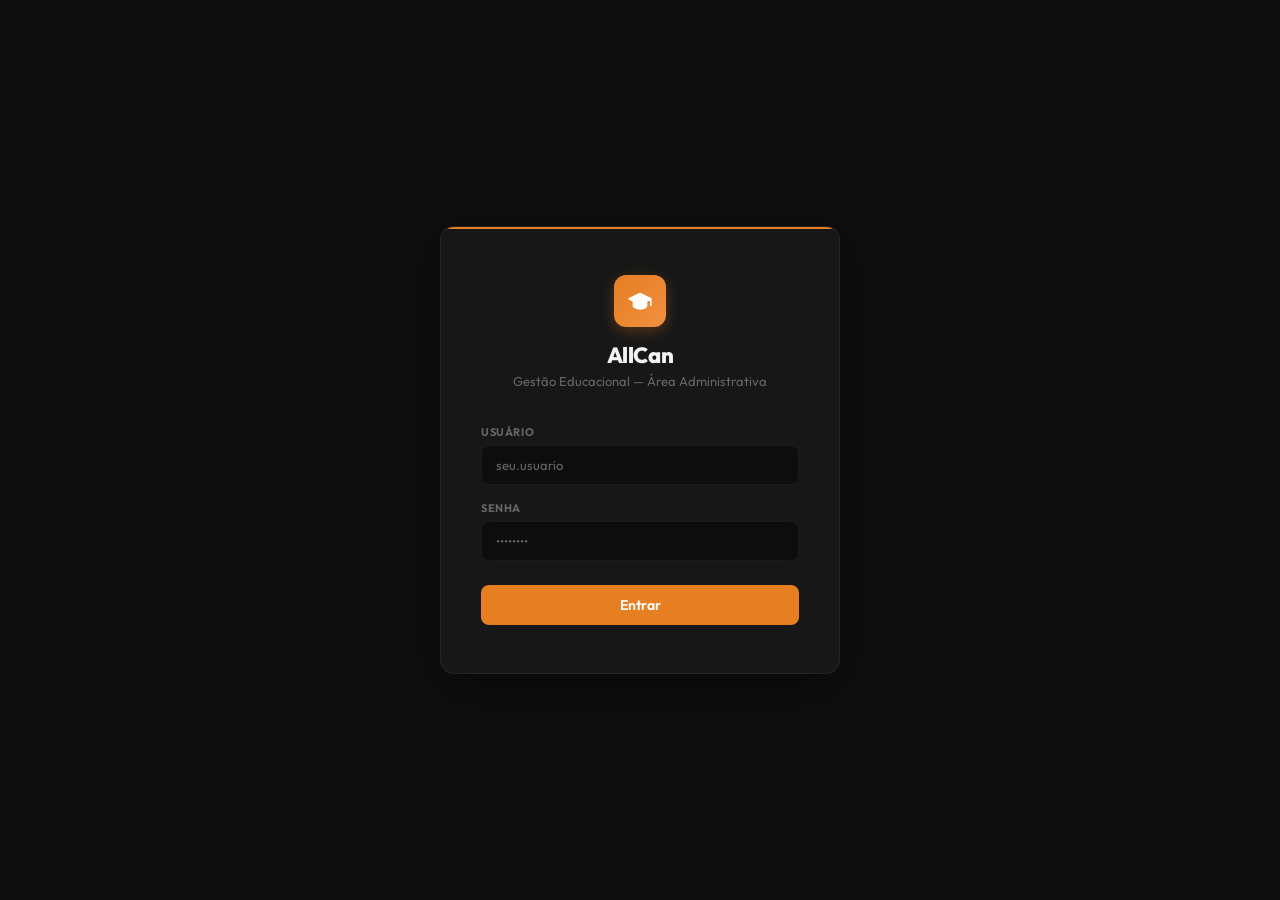
==== login.html @ a2935716 "Subindo login" ====
<!DOCTYPE html>
<html lang="pt-BR">

<head>
    <meta charset="UTF-8" />
    <meta name="viewport" content="width=device-width, initial-scale=1.0" />
    <title>AllCan — Login</title>
    <link rel="preconnect" href="https://fonts.googleapis.com">
    <link href="https://fonts.googleapis.com/css2?family=Outfit:wght@300;400;500;600;700;800&display=swap"
        rel="stylesheet">
    <style>
        *,
        *::before,
        *::after {
            margin: 0;
            padding: 0;
            box-sizing: border-box;
        }

        body {
            font-family: 'Outfit', -apple-system, BlinkMacSystemFont, sans-serif;
            background: #0e0e0e;
            color: #f2f2f2;
            min-height: 100vh;
            display: flex;
            align-items: center;
            justify-content: center;
        }

        .login-card {
            background: rgba(24, 24, 24, 0.92);
            border: 1px solid rgba(255, 255, 255, 0.06);
            border-radius: 14px;
            padding: 48px 40px;
            width: 100%;
            max-width: 400px;
            box-shadow: 0 12px 48px rgba(0, 0, 0, 0.4);
            position: relative;
            overflow: hidden;
        }

        .login-card::before {
            content: '';
            position: absolute;
            top: 0;
            left: 0;
            right: 0;
            height: 2px;
            background: #e67e22;
        }

        .login-logo {
            text-align: center;
            margin-bottom: 36px;
        }

        .logo-icon {
            width: 52px;
            height: 52px;
            background: linear-gradient(135deg, #e67e22, #f09040);
            border-radius: 12px;
            display: flex;
            align-items: center;
            justify-content: center;
            margin: 0 auto 14px;
            box-shadow: 0 4px 14px rgba(230, 126, 34, 0.3);
        }

        .login-logo h1 {
            font-size: 22px;
            font-weight: 800;
            letter-spacing: -0.4px;
            margin-bottom: 4px;
        }

        .login-logo p {
            color: #666666;
            font-size: 13px;
            font-weight: 400;
        }

        .form-group {
            margin-bottom: 16px;
        }

        label {
            display: block;
            color: #666666;
            font-size: 11px;
            font-weight: 700;
            text-transform: uppercase;
            letter-spacing: 0.6px;
            margin-bottom: 6px;
        }

        input {
            width: 100%;
            padding: 10px 14px;
            background: rgba(12, 12, 12, 0.85);
            border: 1px solid rgba(255, 255, 255, 0.06);
            border-radius: 8px;
            color: #f2f2f2;
            font-family: 'Outfit', sans-serif;
            font-size: 14px;
            transition: all 0.25s cubic-bezier(0.22, 1, 0.36, 1);
            outline: none;
        }

        input:focus {
            border-color: rgba(230, 126, 34, 0.45);
            box-shadow: 0 0 0 2px rgba(230, 126, 34, 0.15);
        }

        input::placeholder {
            color: #666666;
            font-size: 13px;
        }

        .login-btn {
            width: 100%;
            padding: 11px;
            background: #e67e22;
            color: #fff;
            border: none;
            border-radius: 8px;
            font-family: 'Outfit', sans-serif;
            font-size: 14px;
            font-weight: 600;
            cursor: pointer;
            transition: all 0.25s cubic-bezier(0.22, 1, 0.36, 1);
            margin-top: 8px;
        }

        .login-btn:hover {
            background: #f09040;
            transform: translateY(-1px);
            box-shadow: 0 4px 14px rgba(230, 126, 34, 0.3);
        }

        .login-btn:disabled {
            opacity: 0.6;
            cursor: not-allowed;
            transform: none;
        }

        .error-box {
            background: rgba(239, 68, 68, 0.1);
            border: 1px solid rgba(239, 68, 68, 0.2);
            color: #ef4444;
            padding: 10px 14px;
            border-radius: 8px;
            font-size: 13px;
            margin-bottom: 16px;
            display: none;
        }

        .error-box.show {
            display: block;
        }

        .spinner {
            display: inline-block;
            width: 14px;
            height: 14px;
            border: 2px solid rgba(255, 255, 255, 0.3);
            border-top-color: #fff;
            border-radius: 50%;
            animation: spin 0.6s linear infinite;
            vertical-align: middle;
            margin-right: 6px;
        }

        @keyframes spin {
            to {
                transform: rotate(360deg);
            }
        }
    </style>
</head>

<body>
    <div class="login-card">
        <div class="login-logo">
            <div class="logo-icon">
                <svg width="26" height="26" viewBox="0 0 24 24" fill="white" stroke="white" stroke-width="1.5"
                    stroke-linecap="round" stroke-linejoin="round">
                    <path d="M22 10v6M2 10l10-5 10 5-10 5z" />
                    <path d="M6 12v5c3 3 10 3 12 0v-5" />
                </svg>
            </div>
            <h1>AllCan</h1>
            <p>Gestão Educacional — Área Administrativa</p>
        </div>

        <div class="error-box" id="error-box"></div>

        <form id="login-form">
            <div class="form-group">
                <label for="login-input">Usuário</label>
                <input type="text" id="login-input" placeholder="seu.usuario" autocomplete="username" required />
            </div>
            <div class="form-group">
                <label for="senha-input">Senha</label>
                <input type="password" id="senha-input" placeholder="••••••••" autocomplete="current-password"
                    required />
            </div>
            <button type="submit" class="login-btn" id="login-btn">Entrar</button>
        </form>
    </div>

    <script>
        const API_BASE = 'https://allcanservicos.com.br';

        if (localStorage.getItem('auth_token')) {
            window.location.href = 'index.html';
        }

        document.getElementById('login-form').addEventListener('submit', async function (e) {
            e.preventDefault();
            const btn = document.getElementById('login-btn');
            const errorEl = document.getElementById('error-box');
            errorEl.classList.remove('show');

            btn.innerHTML = '<span class="spinner"></span> Entrando...';
            btn.disabled = true;

            try {
                const res = await fetch(API_BASE + '/auth/login', {
                    method: 'POST',
                    headers: { 'Content-Type': 'application/json' },
                    body: JSON.stringify({
                        login: document.getElementById('login-input').value.trim(),
                        senha: document.getElementById('senha-input').value,
                    }),
                });

                if (!res.ok) throw new Error('Usuário ou senha incorretos.');

                const data = await res.json();
                localStorage.setItem('auth_token', data.token);
                localStorage.setItem('auth_nome', data.nome);
                window.location.href = 'index.html';

            } catch (err) {
                errorEl.textContent = err.message;
                errorEl.classList.add('show');
            } finally {
                btn.innerHTML = 'Entrar';
                btn.disabled = false;
            }
        });
    </script>
</body>

</html>
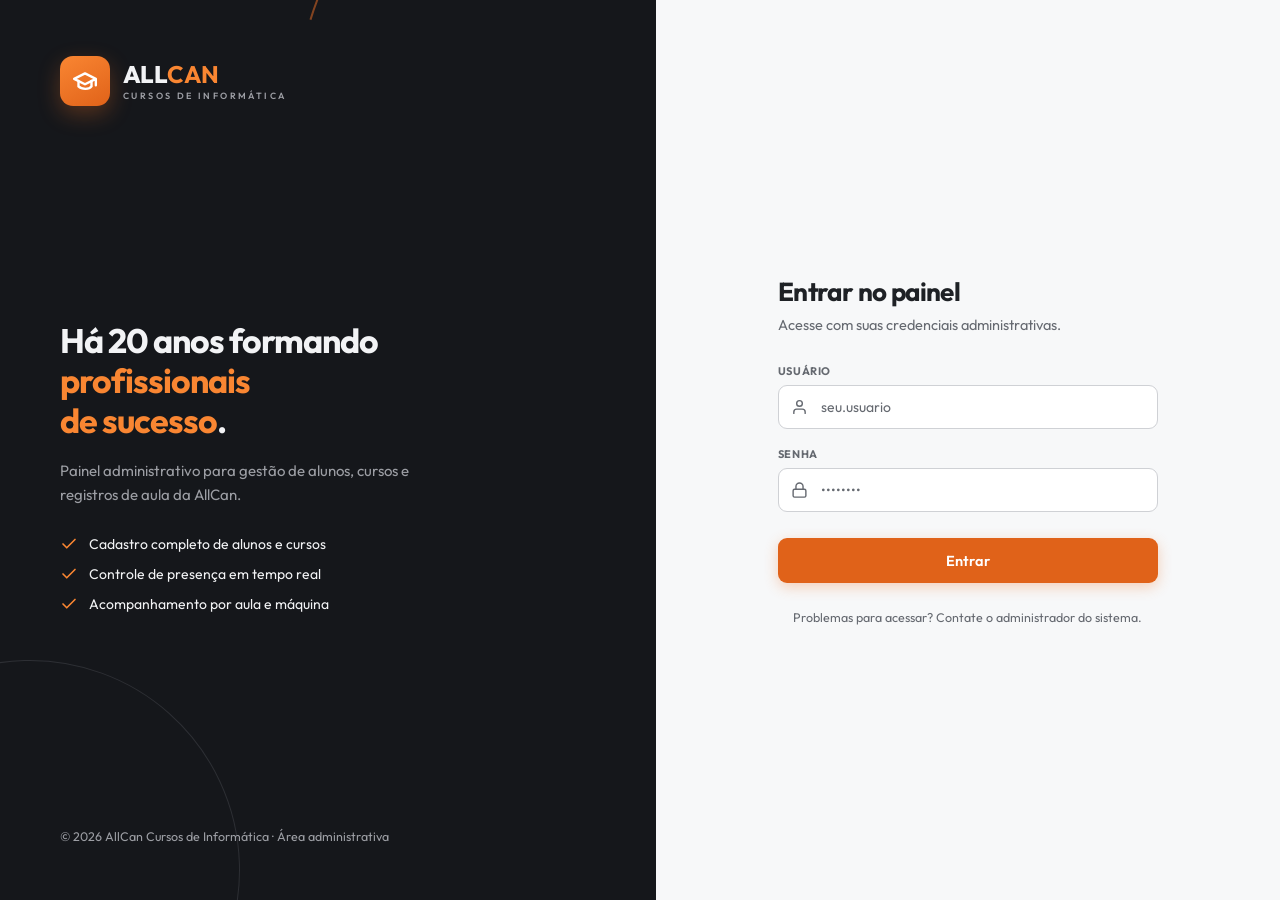
==== commit 74c1481c: "refatorando frontend" ====
--- a/login.html
+++ b/login.html
@@ -2,254 +2,334 @@
 <html lang="pt-BR">
 
 <head>
-    <meta charset="UTF-8" />
-    <meta name="viewport" content="width=device-width, initial-scale=1.0" />
-    <title>AllCan — Login</title>
-    <link rel="preconnect" href="https://fonts.googleapis.com">
-    <link href="https://fonts.googleapis.com/css2?family=Outfit:wght@300;400;500;600;700;800&display=swap"
-        rel="stylesheet">
-    <style>
-        *,
-        *::before,
-        *::after {
-            margin: 0;
-            padding: 0;
-            box-sizing: border-box;
-        }
-
-        body {
-            font-family: 'Outfit', -apple-system, BlinkMacSystemFont, sans-serif;
-            background: #0e0e0e;
-            color: #f2f2f2;
-            min-height: 100vh;
-            display: flex;
-            align-items: center;
-            justify-content: center;
-        }
-
-        .login-card {
-            background: rgba(24, 24, 24, 0.92);
-            border: 1px solid rgba(255, 255, 255, 0.06);
-            border-radius: 14px;
-            padding: 48px 40px;
-            width: 100%;
-            max-width: 400px;
-            box-shadow: 0 12px 48px rgba(0, 0, 0, 0.4);
-            position: relative;
-            overflow: hidden;
-        }
-
-        .login-card::before {
-            content: '';
-            position: absolute;
-            top: 0;
-            left: 0;
-            right: 0;
-            height: 2px;
-            background: #e67e22;
-        }
-
-        .login-logo {
-            text-align: center;
-            margin-bottom: 36px;
-        }
-
-        .logo-icon {
-            width: 52px;
-            height: 52px;
-            background: linear-gradient(135deg, #e67e22, #f09040);
-            border-radius: 12px;
-            display: flex;
-            align-items: center;
-            justify-content: center;
-            margin: 0 auto 14px;
-            box-shadow: 0 4px 14px rgba(230, 126, 34, 0.3);
-        }
-
-        .login-logo h1 {
-            font-size: 22px;
-            font-weight: 800;
-            letter-spacing: -0.4px;
-            margin-bottom: 4px;
-        }
-
-        .login-logo p {
-            color: #666666;
-            font-size: 13px;
-            font-weight: 400;
-        }
-
-        .form-group {
-            margin-bottom: 16px;
-        }
-
-        label {
-            display: block;
-            color: #666666;
-            font-size: 11px;
-            font-weight: 700;
-            text-transform: uppercase;
-            letter-spacing: 0.6px;
-            margin-bottom: 6px;
-        }
-
-        input {
-            width: 100%;
-            padding: 10px 14px;
-            background: rgba(12, 12, 12, 0.85);
-            border: 1px solid rgba(255, 255, 255, 0.06);
-            border-radius: 8px;
-            color: #f2f2f2;
-            font-family: 'Outfit', sans-serif;
-            font-size: 14px;
-            transition: all 0.25s cubic-bezier(0.22, 1, 0.36, 1);
-            outline: none;
-        }
-
-        input:focus {
-            border-color: rgba(230, 126, 34, 0.45);
-            box-shadow: 0 0 0 2px rgba(230, 126, 34, 0.15);
-        }
-
-        input::placeholder {
-            color: #666666;
-            font-size: 13px;
-        }
-
-        .login-btn {
-            width: 100%;
-            padding: 11px;
-            background: #e67e22;
-            color: #fff;
-            border: none;
-            border-radius: 8px;
-            font-family: 'Outfit', sans-serif;
-            font-size: 14px;
-            font-weight: 600;
-            cursor: pointer;
-            transition: all 0.25s cubic-bezier(0.22, 1, 0.36, 1);
-            margin-top: 8px;
-        }
-
-        .login-btn:hover {
-            background: #f09040;
-            transform: translateY(-1px);
-            box-shadow: 0 4px 14px rgba(230, 126, 34, 0.3);
-        }
-
-        .login-btn:disabled {
-            opacity: 0.6;
-            cursor: not-allowed;
-            transform: none;
-        }
-
-        .error-box {
-            background: rgba(239, 68, 68, 0.1);
-            border: 1px solid rgba(239, 68, 68, 0.2);
-            color: #ef4444;
-            padding: 10px 14px;
-            border-radius: 8px;
-            font-size: 13px;
-            margin-bottom: 16px;
-            display: none;
-        }
-
-        .error-box.show {
-            display: block;
-        }
-
-        .spinner {
-            display: inline-block;
-            width: 14px;
-            height: 14px;
-            border: 2px solid rgba(255, 255, 255, 0.3);
-            border-top-color: #fff;
-            border-radius: 50%;
-            animation: spin 0.6s linear infinite;
-            vertical-align: middle;
-            margin-right: 6px;
-        }
-
-        @keyframes spin {
-            to {
-                transform: rotate(360deg);
-            }
-        }
-    </style>
+  <meta charset="UTF-8" />
+  <meta name="viewport" content="width=device-width, initial-scale=1.0" />
+  <title>AllCan · Entrar</title>
+  <link rel="preconnect" href="https://fonts.googleapis.com">
+  <link rel="preconnect" href="https://fonts.gstatic.com" crossorigin>
+  <link href="https://fonts.googleapis.com/css2?family=Outfit:wght@300;400;500;600;700;800&display=swap" rel="stylesheet">
+  <style>
+    :root {
+      --brand: oklch(0.683 0.176 46);
+      --brand-bright: oklch(0.735 0.168 52);
+      --brand-fill: oklch(0.645 0.175 45);
+      --brand-fill-hov: oklch(0.585 0.165 44);
+      --brand-glow: oklch(0.683 0.176 46 / 0.30);
+      --rail: oklch(0.205 0.009 265);
+      --rail-2: oklch(0.255 0.010 265);
+      --rail-bd: oklch(0.305 0.010 265);
+      --rail-ink: oklch(0.965 0.003 258);
+      --rail-ink-soft: oklch(0.700 0.008 262);
+      --bg: oklch(0.978 0.002 255);
+      --surface: oklch(1 0 0);
+      --surface-2: oklch(0.962 0.003 258);
+      --border: oklch(0.912 0.004 260);
+      --border-strong: oklch(0.860 0.006 260);
+      --ink: oklch(0.245 0.010 262);
+      --ink-soft: oklch(0.470 0.013 262);
+      --ink-muted: oklch(0.520 0.012 262);
+      --danger: oklch(0.575 0.180 26);
+      --danger-soft: oklch(0.955 0.030 26);
+      --ease: cubic-bezier(0.22, 1, 0.36, 1);
+      --font: 'Outfit', -apple-system, BlinkMacSystemFont, 'Segoe UI', sans-serif;
+    }
+
+    *, *::before, *::after { margin: 0; padding: 0; box-sizing: border-box; }
+
+    body {
+      font-family: var(--font);
+      background: var(--bg);
+      color: var(--ink);
+      min-height: 100vh;
+      display: grid;
+      grid-template-columns: minmax(0, 1.05fr) minmax(0, 1fr);
+      -webkit-font-smoothing: antialiased;
+    }
+
+    .brand-panel, .form-side { min-width: 0; }
+
+    /* ===== Brand panel ===== */
+    .brand-panel {
+      position: relative;
+      background: var(--rail);
+      color: var(--rail-ink);
+      padding: 56px 60px;
+      display: flex;
+      flex-direction: column;
+      justify-content: space-between;
+      overflow: hidden;
+    }
+
+    /* swoosh — the elliptical chrome arc of the logo */
+    .brand-panel::before,
+    .brand-panel::after {
+      content: '';
+      position: absolute;
+      border-radius: 50%;
+      pointer-events: none;
+    }
+    .brand-panel::before {
+      width: 620px; height: 620px;
+      right: -260px; top: -200px;
+      border: 2.5px solid transparent;
+      border-top-color: var(--brand);
+      border-right-color: var(--brand-bright);
+      opacity: 0.5;
+      transform: rotate(-28deg);
+    }
+    .brand-panel::after {
+      width: 420px; height: 420px;
+      left: -180px; bottom: -180px;
+      border: 1.5px solid var(--rail-bd);
+      transform: rotate(20deg);
+    }
+
+    .brand-top { position: relative; z-index: 1; display: flex; align-items: center; gap: 13px; }
+    .brand-mark {
+      width: 50px; height: 50px; border-radius: 13px;
+      background: linear-gradient(150deg, var(--brand-bright), var(--brand-fill));
+      display: flex; align-items: center; justify-content: center;
+      box-shadow: 0 8px 22px var(--brand-glow);
+    }
+    .brand-word { font-size: 24px; font-weight: 800; letter-spacing: -0.6px; line-height: 1; }
+    .brand-word b { color: var(--brand-bright); }
+    .brand-word small {
+      display: block; margin-top: 5px;
+      font-size: 9px; font-weight: 600; letter-spacing: 2.4px;
+      text-transform: uppercase; color: var(--rail-ink-soft);
+    }
+
+    .brand-mid { position: relative; z-index: 1; }
+    .brand-mid h2 {
+      font-size: 34px; font-weight: 700; line-height: 1.18;
+      letter-spacing: -1px; max-width: 14ch; text-wrap: balance;
+    }
+    .brand-mid h2 em { color: var(--brand-bright); font-style: normal; }
+    .brand-mid p {
+      margin-top: 18px; font-size: 15px; color: var(--rail-ink-soft);
+      max-width: 38ch; line-height: 1.6;
+    }
+    .brand-features { margin-top: 28px; display: flex; flex-direction: column; gap: 12px; }
+    .brand-features li {
+      list-style: none; display: flex; align-items: center; gap: 11px;
+      font-size: 14px; color: var(--rail-ink);
+    }
+    .brand-features svg { color: var(--brand-bright); flex-shrink: 0; }
+
+    .brand-bottom {
+      position: relative; z-index: 1;
+      font-size: 12.5px; color: var(--rail-ink-soft);
+    }
+
+    /* ===== Form side ===== */
+    .form-side {
+      display: flex; align-items: center; justify-content: center;
+      padding: 40px;
+    }
+    .login-card { width: 100%; max-width: 380px; }
+
+    .login-head { margin-bottom: 30px; }
+    .login-head h1 { font-size: 26px; font-weight: 700; letter-spacing: -0.6px; }
+    .login-head p { margin-top: 7px; font-size: 14.5px; color: var(--ink-muted); }
+
+    .form-group { margin-bottom: 18px; }
+    label {
+      display: block; font-size: 11px; font-weight: 700;
+      text-transform: uppercase; letter-spacing: 0.6px;
+      color: var(--ink-muted); margin-bottom: 7px;
+    }
+    .input-wrap { position: relative; }
+    .input-wrap svg {
+      position: absolute; left: 13px; top: 50%; transform: translateY(-50%);
+      color: var(--ink-muted); pointer-events: none;
+    }
+    input {
+      width: 100%;
+      padding: 12px 14px 12px 42px;
+      background: var(--surface);
+      border: 1px solid var(--border-strong);
+      border-radius: 9px;
+      color: var(--ink);
+      font-family: var(--font);
+      font-size: 14px;
+      transition: border-color 140ms var(--ease), box-shadow 140ms var(--ease);
+      outline: none;
+    }
+    input:hover { border-color: var(--ink-muted); }
+    input:focus { border-color: var(--brand); box-shadow: 0 0 0 3px var(--brand-glow); }
+    input::placeholder { color: var(--ink-muted); }
+
+    .login-btn {
+      width: 100%; margin-top: 8px;
+      padding: 13px;
+      background: var(--brand-fill); color: #fff;
+      border: none; border-radius: 9px;
+      font-family: var(--font); font-size: 14.5px; font-weight: 600;
+      cursor: pointer;
+      display: inline-flex; align-items: center; justify-content: center; gap: 8px;
+      box-shadow: 0 4px 14px var(--brand-glow);
+      transition: background 140ms var(--ease), transform 140ms var(--ease), box-shadow 140ms var(--ease);
+    }
+    .login-btn:hover { background: var(--brand-fill-hov); transform: translateY(-1px); box-shadow: 0 8px 22px var(--brand-glow); }
+    .login-btn:active { transform: translateY(0); }
+    .login-btn:disabled { opacity: 0.65; cursor: not-allowed; transform: none; }
+
+    .error-box {
+      display: none; align-items: center; gap: 9px;
+      background: var(--danger-soft);
+      border: 1px solid oklch(0.575 0.18 26 / 0.25);
+      color: oklch(0.50 0.17 26);
+      padding: 11px 14px; border-radius: 9px;
+      font-size: 13px; font-weight: 500; margin-bottom: 18px;
+    }
+    .error-box.show { display: flex; }
+    .error-box svg { flex-shrink: 0; }
+
+    .login-foot { margin-top: 26px; font-size: 12.5px; color: var(--ink-muted); text-align: center; }
+
+    .spinner {
+      display: inline-block; width: 15px; height: 15px;
+      border: 2px solid oklch(1 0 0 / 0.35); border-top-color: #fff;
+      border-radius: 50%; animation: spin 0.6s linear infinite;
+    }
+    @keyframes spin { to { transform: rotate(360deg); } }
+
+    /* mobile */
+    @media (max-width: 860px) {
+      body { grid-template-columns: minmax(0, 1fr); }
+      .brand-panel {
+        padding: 32px 28px;
+        flex-direction: row; align-items: center; justify-content: flex-start;
+        gap: 16px;
+      }
+      .brand-panel::before { width: 360px; height: 360px; right: -200px; top: -160px; }
+      .brand-panel::after { display: none; }
+      .brand-mid, .brand-bottom, .brand-features { display: none; }
+      .form-side { padding: 32px 20px 44px; align-items: flex-start; }
+      .login-card { max-width: 100%; }
+    }
+
+    @media (prefers-reduced-motion: reduce) {
+      *, *::before, *::after { animation-duration: .01ms !important; transition-duration: .01ms !important; }
+    }
+  </style>
 </head>
 
 <body>
+  <!-- ===== Brand panel ===== -->
+  <aside class="brand-panel">
+    <div class="brand-top">
+      <div class="brand-mark">
+        <svg width="26" height="26" viewBox="0 0 24 24" fill="none" stroke="#fff" stroke-width="2.2" stroke-linecap="round" stroke-linejoin="round">
+          <path d="M22 10v6M2 10l10-5 10 5-10 5z" />
+          <path d="M6 12v5c3 3 10 3 12 0v-5" />
+        </svg>
+      </div>
+      <div class="brand-word">ALL<b>CAN</b><small>Cursos de Informática</small></div>
+    </div>
+
+    <div class="brand-mid">
+      <h2>Há 20 anos formando <em>profissionais de sucesso</em>.</h2>
+      <p>Painel administrativo para gestão de alunos, cursos e registros de aula da AllCan.</p>
+      <ul class="brand-features">
+        <li>
+          <svg width="18" height="18" viewBox="0 0 24 24" fill="none" stroke="currentColor" stroke-width="2.2" stroke-linecap="round" stroke-linejoin="round"><path d="M20 6 9 17l-5-5"/></svg>
+          Cadastro completo de alunos e cursos
+        </li>
+        <li>
+          <svg width="18" height="18" viewBox="0 0 24 24" fill="none" stroke="currentColor" stroke-width="2.2" stroke-linecap="round" stroke-linejoin="round"><path d="M20 6 9 17l-5-5"/></svg>
+          Controle de presença em tempo real
+        </li>
+        <li>
+          <svg width="18" height="18" viewBox="0 0 24 24" fill="none" stroke="currentColor" stroke-width="2.2" stroke-linecap="round" stroke-linejoin="round"><path d="M20 6 9 17l-5-5"/></svg>
+          Acompanhamento por aula e máquina
+        </li>
+      </ul>
+    </div>
+
+    <div class="brand-bottom">© <span id="ano">2026</span> AllCan Cursos de Informática · Área administrativa</div>
+  </aside>
+
+  <!-- ===== Form ===== -->
+  <main class="form-side">
     <div class="login-card">
-        <div class="login-logo">
-            <div class="logo-icon">
-                <svg width="26" height="26" viewBox="0 0 24 24" fill="white" stroke="white" stroke-width="1.5"
-                    stroke-linecap="round" stroke-linejoin="round">
-                    <path d="M22 10v6M2 10l10-5 10 5-10 5z" />
-                    <path d="M6 12v5c3 3 10 3 12 0v-5" />
-                </svg>
-            </div>
-            <h1>AllCan</h1>
-            <p>Gestão Educacional — Área Administrativa</p>
+      <div class="login-head">
+        <h1>Entrar no painel</h1>
+        <p>Acesse com suas credenciais administrativas.</p>
+      </div>
+
+      <div class="error-box" id="error-box">
+        <svg width="17" height="17" viewBox="0 0 24 24" fill="none" stroke="currentColor" stroke-width="2" stroke-linecap="round" stroke-linejoin="round"><circle cx="12" cy="12" r="10"/><line x1="12" y1="8" x2="12" y2="12"/><line x1="12" y1="16" x2="12.01" y2="16"/></svg>
+        <span id="error-text"></span>
+      </div>
+
+      <form id="login-form">
+        <div class="form-group">
+          <label for="login-input">Usuário</label>
+          <div class="input-wrap">
+            <svg width="17" height="17" viewBox="0 0 24 24" fill="none" stroke="currentColor" stroke-width="2" stroke-linecap="round" stroke-linejoin="round"><path d="M20 21v-2a4 4 0 0 0-4-4H8a4 4 0 0 0-4 4v2"/><circle cx="12" cy="7" r="4"/></svg>
+            <input type="text" id="login-input" placeholder="seu.usuario" autocomplete="username" required />
+          </div>
         </div>
-
-        <div class="error-box" id="error-box"></div>
-
-        <form id="login-form">
-            <div class="form-group">
-                <label for="login-input">Usuário</label>
-                <input type="text" id="login-input" placeholder="seu.usuario" autocomplete="username" required />
-            </div>
-            <div class="form-group">
-                <label for="senha-input">Senha</label>
-                <input type="password" id="senha-input" placeholder="••••••••" autocomplete="current-password"
-                    required />
-            </div>
-            <button type="submit" class="login-btn" id="login-btn">Entrar</button>
-        </form>
+        <div class="form-group">
+          <label for="senha-input">Senha</label>
+          <div class="input-wrap">
+            <svg width="17" height="17" viewBox="0 0 24 24" fill="none" stroke="currentColor" stroke-width="2" stroke-linecap="round" stroke-linejoin="round"><rect x="3" y="11" width="18" height="11" rx="2" ry="2"/><path d="M7 11V7a5 5 0 0 1 10 0v4"/></svg>
+            <input type="password" id="senha-input" placeholder="••••••••" autocomplete="current-password" required />
+          </div>
+        </div>
+        <button type="submit" class="login-btn" id="login-btn">Entrar</button>
+      </form>
+
+      <p class="login-foot">Problemas para acessar? Contate o administrador do sistema.</p>
     </div>
-
-    <script>
-        const API_BASE = 'https://allcanservicos.com.br';
-
-        if (localStorage.getItem('auth_token')) {
-            window.location.href = 'index.html';
-        }
-
-        document.getElementById('login-form').addEventListener('submit', async function (e) {
-            e.preventDefault();
-            const btn = document.getElementById('login-btn');
-            const errorEl = document.getElementById('error-box');
-            errorEl.classList.remove('show');
-
-            btn.innerHTML = '<span class="spinner"></span> Entrando...';
-            btn.disabled = true;
-
-            try {
-                const res = await fetch(API_BASE + '/auth/login', {
-                    method: 'POST',
-                    headers: { 'Content-Type': 'application/json' },
-                    body: JSON.stringify({
-                        login: document.getElementById('login-input').value.trim(),
-                        senha: document.getElementById('senha-input').value,
-                    }),
-                });
-
-                if (!res.ok) throw new Error('Usuário ou senha incorretos.');
-
-                const data = await res.json();
-                localStorage.setItem('auth_token', data.token);
-                localStorage.setItem('auth_nome', data.nome);
-                window.location.href = 'index.html';
-
-            } catch (err) {
-                errorEl.textContent = err.message;
-                errorEl.classList.add('show');
-            } finally {
-                btn.innerHTML = 'Entrar';
-                btn.disabled = false;
-            }
+  </main>
+
+  <script>
+    const API_BASE = 'https://allcanservicos.com.br';
+    document.getElementById('ano').textContent = new Date().getFullYear();
+
+    if (localStorage.getItem('auth_token')) {
+      window.location.href = 'index.html';
+    }
+
+    const form = document.getElementById('login-form');
+    const btn = document.getElementById('login-btn');
+    const errorEl = document.getElementById('error-box');
+    const errorText = document.getElementById('error-text');
+
+    form.addEventListener('submit', async function (e) {
+      e.preventDefault();
+      errorEl.classList.remove('show');
+      btn.innerHTML = '<span class="spinner"></span> Entrando...';
+      btn.disabled = true;
+
+      try {
+        const res = await fetch(API_BASE + '/auth/login', {
+          method: 'POST',
+          headers: { 'Content-Type': 'application/json' },
+          body: JSON.stringify({
+            login: document.getElementById('login-input').value.trim(),
+            senha: document.getElementById('senha-input').value,
+          }),
         });
-    </script>
+
+        if (!res.ok) throw new Error('Usuário ou senha incorretos.');
+
+        const data = await res.json();
+        localStorage.setItem('auth_token', data.token);
+        localStorage.setItem('auth_nome', data.nome);
+        window.location.href = 'index.html';
+
+      } catch (err) {
+        errorText.textContent = err.message;
+        errorEl.classList.add('show');
+      } finally {
+        btn.innerHTML = 'Entrar';
+        btn.disabled = false;
+      }
+    });
+  </script>
 </body>
 
-</html>+</html>
